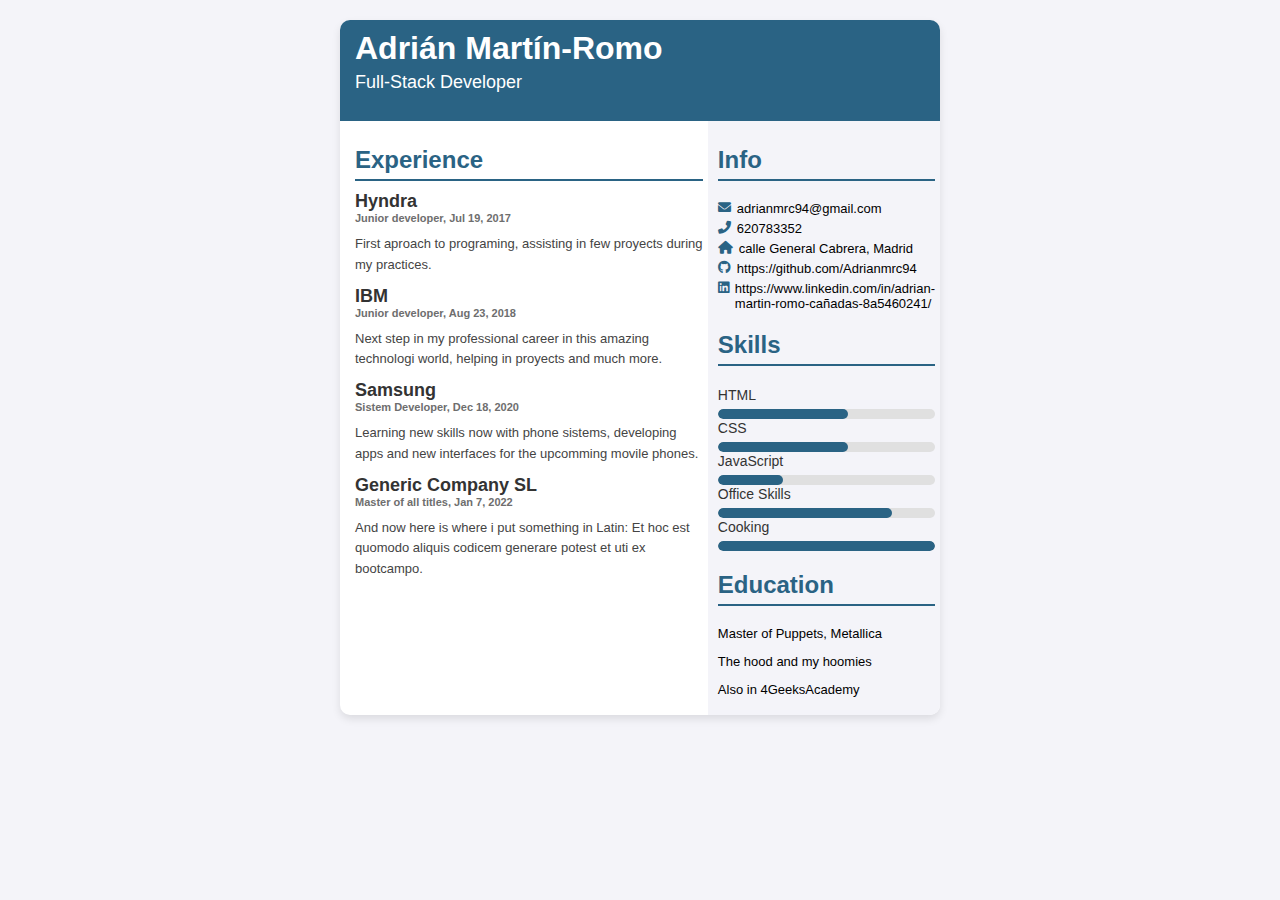
==== SegundoCurriculum/index.html @ 931acb12 "segundo curriculum" ====
<!DOCTYPE html>
<html lang="en">
<head>
    <meta charset="UTF-8">
    <meta name="viewport" content="width=device-width, initial-scale=1.0">
    <title>Curriculum Vitae</title>
    <link rel="stylesheet" href="styles.css">
    <link href="https://cdnjs.cloudflare.com/ajax/libs/font-awesome/6.0.0/css/all.min.css" rel="stylesheet">
</head>
<body>
    <div class="cv-container">
        <header class="cv-header">
            <h1>Adrián Martín-Romo</h1>
            <p>Full-Stack Developer</p>
        </header>

        <div class="cv-body">
            <section class="cv-main">
                <h2>Experience</h2>
                <div class="job">
                    <h3>Hyndra</h3>
                    <h4>Junior developer, Jul 19, 2017</h4>
                    <p>First aproach to programing, assisting in few proyects during my practices.</p>
                </div>
                <div class="job">
                    <h3>IBM</h3>
                    <h4>Junior developer, Aug 23, 2018</h4>
                    <p>Next step in my professional career in this amazing technologi world, helping in proyects and much more.</p>
                </div>
                <div class="job">
                    <h3>Samsung</h3>
                    <h4>Sistem Developer, Dec 18, 2020</h4>
                    <p>Learning new skills now with phone sistems, developing apps and new interfaces for the upcomming movile phones.</p>
                </div>
                <div class="job">
                    <h3>Generic Company SL</h3>
                    <h4>Master of all titles, Jan 7, 2022</h4>
                    <p>And now here is where i put something in Latin: Et hoc est quomodo aliquis codicem generare potest et uti ex bootcampo.</p>
                </div>
                
            </section>

            <section class="cv-sidebar">
                <h2>Info</h2>
                <ul>
                    <li><i class="fas fa-envelope"></i> adrianmrc94@gmail.com</li>
                    <li><i class="fas fa-phone-alt"></i> 620783352</li>
                    <li><i class="fas fa-home"></i> calle General Cabrera, Madrid</li>
                    <li><i class="fab fa-github"></i> https://github.com/Adrianmrc94</li>
                    <li><i class="fab fa-linkedin"></i> https://www.linkedin.com/in/adrian-martin-romo-cañadas-8a5460241/</li>
                </ul>

                <h2>Skills</h2>
                <div class="skill">
                    <span>HTML</span>
                    <div class="progress-bar">
                        <div class="progress" style="width: 60%;"></div>
                    </div>
                </div>
                <div class="skill">
                    <span>CSS</span>
                    <div class="progress-bar">
                        <div class="progress" style="width: 60%;"></div>
                    </div>
                </div>
                <div class="skill">
                    <span>JavaScript</span>
                    <div class="progress-bar">
                        <div class="progress" style="width: 30%;"></div>
                    </div>
                </div>
                <div class="skill">
                    <span>Office Skills</span>
                    <div class="progress-bar">
                        <div class="progress" style="width: 80%;"></div>
                    </div>
                </div>
                <div class="skill">
                    <span>Cooking</span>
                    <div class="progress-bar">
                        <div class="progress" style="width: 100%;"></div>
                    </div>
                </div>

                <h2>Education</h2>
                <p>Master of Puppets, Metallica</p>
                <p>The hood and my hoomies</p>
                <p>Also in 4GeeksAcademy</p>
            </section>
        </div>
    </div>
</body>
</html>
---- SegundoCurriculum/styles.css ----
body {
    font-family: Arial, sans-serif;
    margin: 0;
    padding: 0;
    background-color: #f4f4f9;
}

.cv-container {
    max-width: 600px;
    margin: 20px auto;
    background-color: white;
    box-shadow: 0 4px 8px rgba(0, 0, 0, 0.1);
    border-radius: 10px;
    overflow: hidden;
}

.cv-header {
    background-color: #2a6384;
    color: white;
    padding: 10px;
    padding-left: 15px;
}

.cv-header h1 {
    margin: 0;
    font-size: 32px;
}

.cv-header p {
    font-size: 18px;
    margin-top: 5px;
}

.cv-body {
    display: flex;
    flex-direction: row;
    margin-left: 10px;
}

.cv-main {
    flex: 2;
    padding: 5px
}

.cv-main h2 {
    font-size: 24px;
    border-bottom: 2px solid #2a6384;
    padding-bottom: 5px;
    color: #2a6384;
    margin-bottom: 10px;
}

.cv-main h3 {
    font-size: 18px;
    color: #333;
    margin-top: 10px;
    margin-bottom: 0px;
}

.cv-main h4 {
    font-size: 11px;
    color: #6e6e6e;
    margin-top: 0px;
    margin-bottom: 10px;
}

.cv-main p {
    margin: 5px 0;
    line-height: 1.6;
    color: #444;
    font-size: 13px
}

.cv-sidebar p {
    font-size: 13px

}

.cv-sidebar {
    flex: 1;
    background-color: #f4f4f9;
    padding: 5px;
    padding-left: 10px;
}

.cv-sidebar h2 {
    font-size: 24px;
    margin-top: 20px;
    border-bottom: 2px solid #2a6384;
    padding-bottom: 5px;
    color: #2a6384;
}

.cv-sidebar ul {
    list-style: none;
    padding: 0;
    margin: 0;
    font-size: 13px
}

.cv-sidebar li {
    display: flex;
    margin-bottom: 5px;
}


.cv-sidebar i {
    color: #2a6384;
    padding-right: 6px;
}

/* .skill {
    margin-bottom: 10px;
}
 */
.skill span {
    font-size: 14px;
    color: #333;
}

.progress-bar {
    background-color: #e0e0e0;
    border-radius: 10px;
    height: 10px;
    overflow: hidden;
    margin-top: 5px;
    width: 100%;
}

.progress {
    background-color: #2a6384;
    height: 100%;
    border-radius: 10px;
}

@import '@fortawesome/fontawesome-free/css/all.min.css';
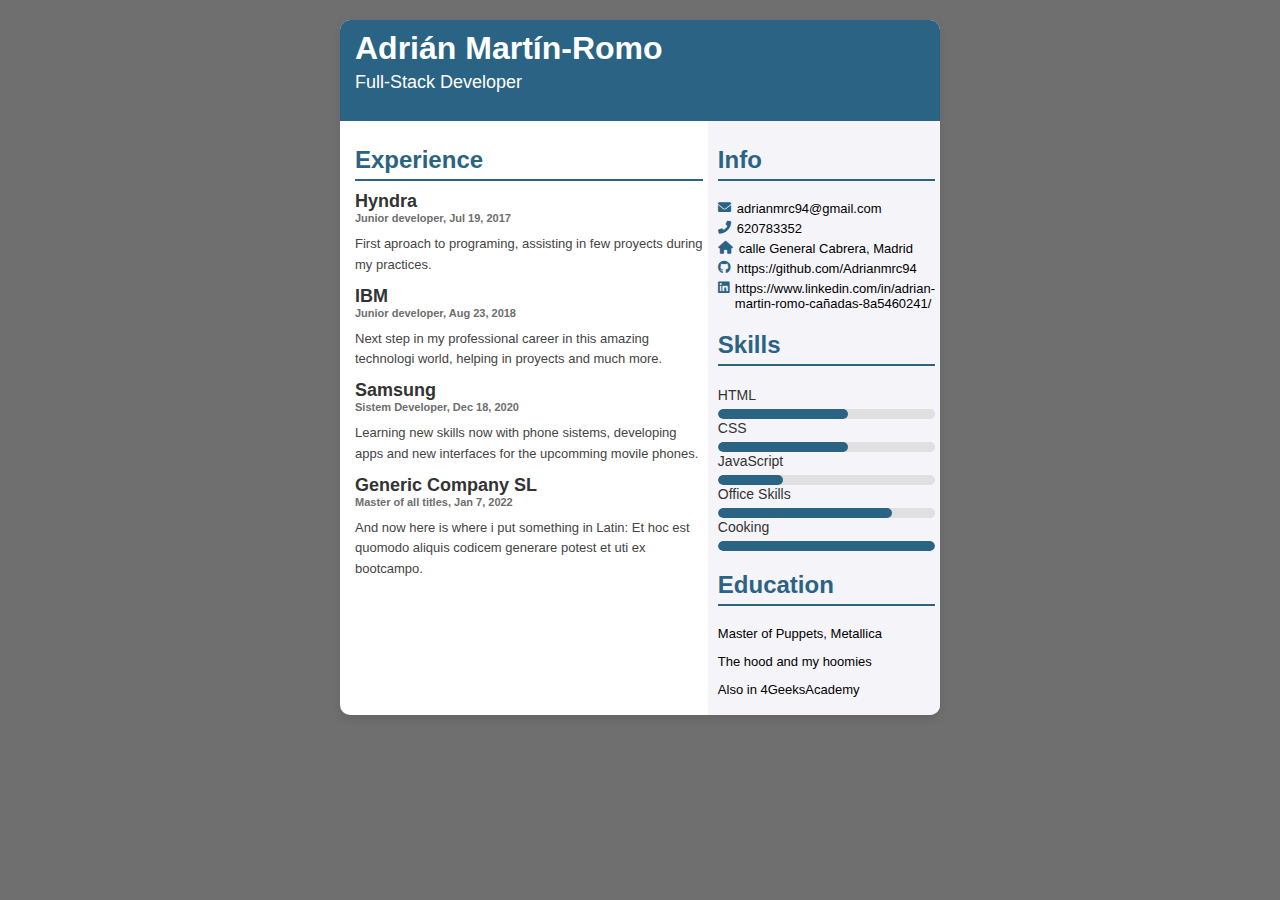
==== commit 4bd7b710: "siguienteCommit" ====
--- a/SegundoCurriculum/index.html
+++ b/SegundoCurriculum/index.html
@@ -3,7 +3,7 @@
 <head>
     <meta charset="UTF-8">
     <meta name="viewport" content="width=device-width, initial-scale=1.0">
-    <title>Curriculum Vitae</title>
+    <title>Curriculum 2</title>
     <link rel="stylesheet" href="styles.css">
     <link href="https://cdnjs.cloudflare.com/ajax/libs/font-awesome/6.0.0/css/all.min.css" rel="stylesheet">
 </head>
--- a/SegundoCurriculum/styles.css
+++ b/SegundoCurriculum/styles.css
@@ -2,7 +2,7 @@
     font-family: Arial, sans-serif;
     margin: 0;
     padding: 0;
-    background-color: #f4f4f9;
+    background-color: #1b1b1ba1;
 }
 
 .cv-container {
